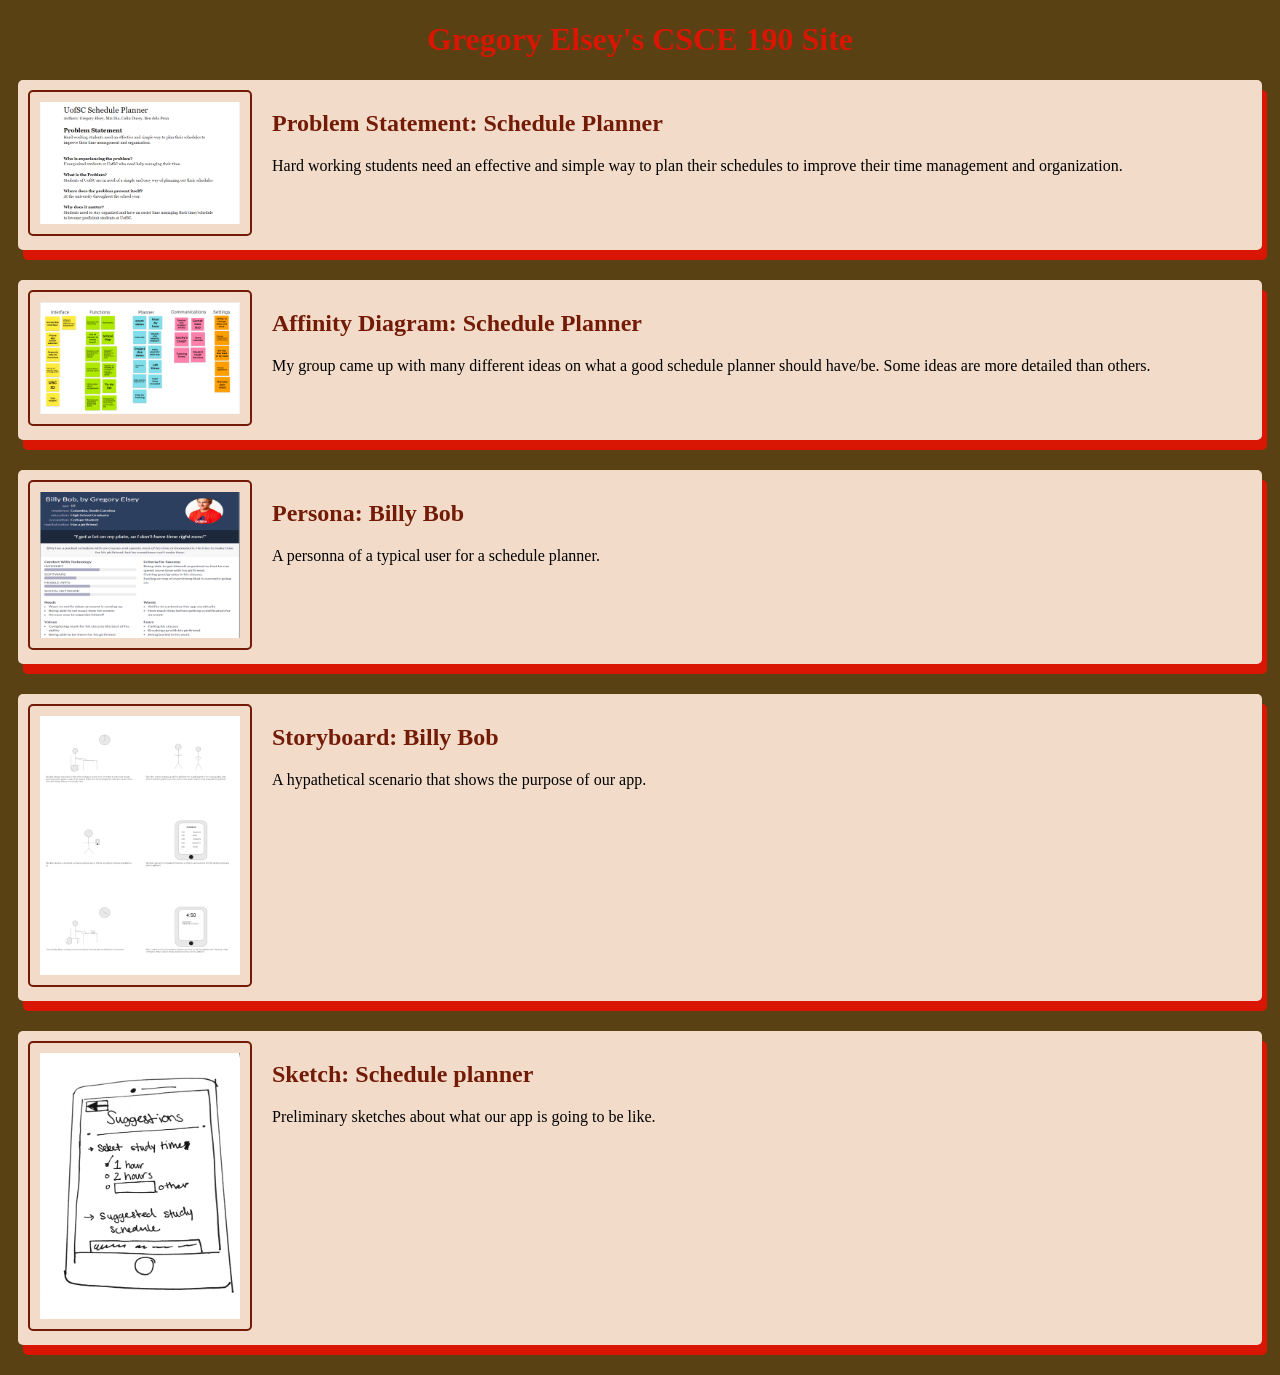
==== index.html @ ed79925b "Add files via upload" ====
<!DOCTYPE html>
<html>
    <head>
       <title>CSCE 190: Gregory Elsey</title> 
       <link rel="stylesheet" href="styles.css">
    </head>
    <body>
        <h1>Gregory Elsey's CSCE 190 Site</h1>
       
        <!-- Problem Statement Assignment-->
        <section class="assignment">
            <a href="Files/problem-statement.pdf"><img src="images/problem-statement.png"></a>
            <section class="ass-details">
                <a href="Files/problem-statement.pdf"><h2>Problem Statement: Schedule Planner</h2></a>
                <p>
                    Hard working students need an effective and simple way to plan their schedules to improve their time management and organization. 
                </p>
            </section>
        </section>
        
        <!-- Affinity Diagram Assignment-->
        <section class="assignment">
            <a href="Files/affinity-diagram.pdf"><img src="images/affinity-diagram.png"></a>
            <section class="ass-details">
                <a href="Files/affinity-diagram.pdf"><h2>Affinity Diagram: Schedule Planner</h2></a>
                <p>
                    My group came up with many different ideas on what a good schedule planner should have/be. Some ideas are more detailed than others.
                </p>
            </section>
        </section>

        <!-- Personas Assignment-->
        <section class="assignment">
            <a href="Files/personas.pdf"><img src="images/personas.PNG"></a>
            <section class="ass-details">
                <a href="Files/personas.pdf"><h2>Persona: Billy Bob</h2></a>
                <p>
                    A personna of a typical user for a schedule planner.
                </p>
            </section>
        </section>

        <!-- Storyboard Assignment-->
        <section class="assignment">
            <a href="Files/team-india-storyboard.pdf"><img src="images/GEstoryboard.png"></a>
            <section class="ass-details">
                <a href="Files/team-india-storyboard.pdf"><h2>Storyboard: Billy Bob</h2></a>
                <p>
                    A hypathetical scenario that shows the purpose of our app.
                </p>
            </section>
        </section>

        <!-- Sketches Assignment-->
        <section class="assignment">
            <a href="Files/team-india-sketches.pdf"><img src="images/sketch.png"></a>
            <section class="ass-details">
                <a href="Files/team-india-sketches.pdf"><h2>Sketch: Schedule planner</h2></a>
                <p>
                    Preliminary sketches about what our app is going to be like.
                </p>
            </section>
        </section>
    </body>
</html>
---- styles.css ----
body {
    background:#594114;
    font-family:'Times New Roman', Times, serif;
}

.assignment {
    display: flex;
    padding: 10px;
    margin: 10px;
    margin-bottom: 30px;
    background: #f2dcc9;
    border-radius: 5px;
    box-shadow: 5px 10px #D91604;
}

.assignment img {
    width:200px;
    padding:10px;
    border: 2px solid #731b07;
    margin-right: 20px;
    border-radius: 5px;
}

h1 {
    color:#D91604;
    text-align: center;
}

a {
    text-decoration:none;
    color:#731b07;
}

.assignment a:hover {
    color:#D91604;
}
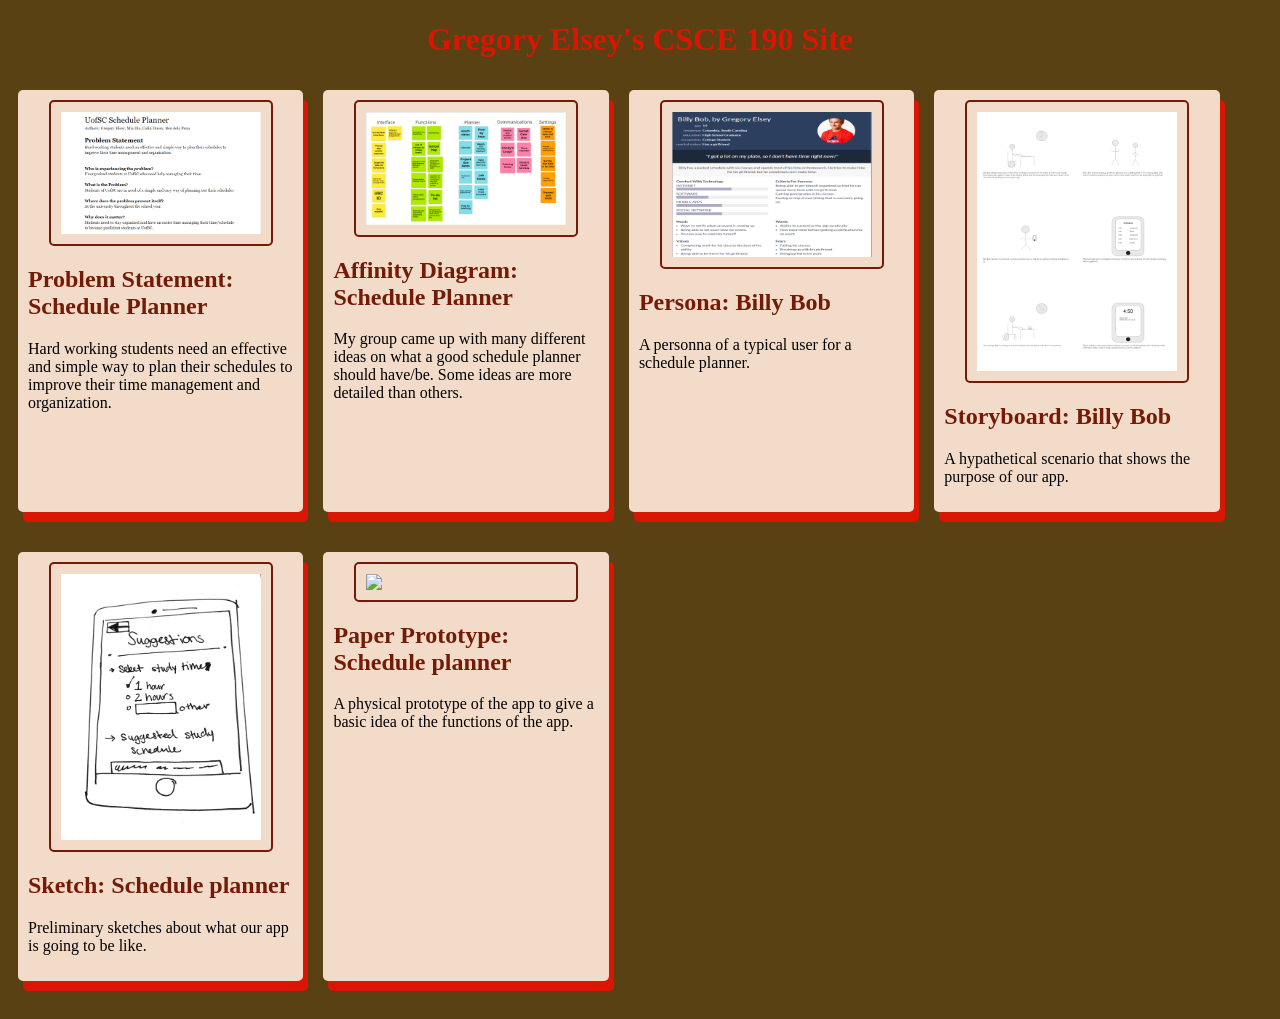
==== commit 82f2b969: "Add files via upload" ====
--- a/index.html
+++ b/index.html
@@ -7,59 +7,72 @@
     <body>
         <h1>Gregory Elsey's CSCE 190 Site</h1>
        
-        <!-- Problem Statement Assignment-->
-        <section class="assignment">
-            <a href="Files/problem-statement.pdf"><img src="images/problem-statement.png"></a>
-            <section class="ass-details">
-                <a href="Files/problem-statement.pdf"><h2>Problem Statement: Schedule Planner</h2></a>
-                <p>
-                    Hard working students need an effective and simple way to plan their schedules to improve their time management and organization. 
-                </p>
+        <div class = "assignments">
+            <!-- Problem Statement Assignment-->
+            <section class="assignment">
+                <a href="Files/problem-statement.pdf"><img src="images/problem-statement.png"></a>
+                <section class="ass-details">
+                    <a href="Files/problem-statement.pdf"><h2>Problem Statement: Schedule Planner</h2></a>
+                    <p>
+                        Hard working students need an effective and simple way to plan their schedules to improve their time management and organization. 
+                    </p>
+                </section>
             </section>
-        </section>
-        
-        <!-- Affinity Diagram Assignment-->
-        <section class="assignment">
-            <a href="Files/affinity-diagram.pdf"><img src="images/affinity-diagram.png"></a>
-            <section class="ass-details">
-                <a href="Files/affinity-diagram.pdf"><h2>Affinity Diagram: Schedule Planner</h2></a>
-                <p>
-                    My group came up with many different ideas on what a good schedule planner should have/be. Some ideas are more detailed than others.
-                </p>
+            
+            <!-- Affinity Diagram Assignment-->
+            <section class="assignment">
+                <a href="Files/affinity-diagram.pdf"><img src="images/affinity-diagram.png"></a>
+                <section class="ass-details">
+                    <a href="Files/affinity-diagram.pdf"><h2>Affinity Diagram: Schedule Planner</h2></a>
+                    <p>
+                        My group came up with many different ideas on what a good schedule planner should have/be. Some ideas are more detailed than others.
+                    </p>
+                </section>
             </section>
-        </section>
 
-        <!-- Personas Assignment-->
-        <section class="assignment">
-            <a href="Files/personas.pdf"><img src="images/personas.PNG"></a>
-            <section class="ass-details">
-                <a href="Files/personas.pdf"><h2>Persona: Billy Bob</h2></a>
-                <p>
-                    A personna of a typical user for a schedule planner.
-                </p>
+            <!-- Personas Assignment-->
+            <section class="assignment">
+                <a href="Files/personas.pdf"><img src="images/personas.PNG"></a>
+                <section class="ass-details">
+                    <a href="Files/personas.pdf"><h2>Persona: Billy Bob</h2></a>
+                    <p>
+                        A personna of a typical user for a schedule planner.
+                    </p>
+                </section>
             </section>
-        </section>
 
-        <!-- Storyboard Assignment-->
-        <section class="assignment">
-            <a href="Files/team-india-storyboard.pdf"><img src="images/GEstoryboard.png"></a>
-            <section class="ass-details">
-                <a href="Files/team-india-storyboard.pdf"><h2>Storyboard: Billy Bob</h2></a>
-                <p>
-                    A hypathetical scenario that shows the purpose of our app.
-                </p>
+            <!-- Storyboard Assignment-->
+            <section class="assignment">
+                <a href="Files/team-india-storyboard.pdf"><img src="images/GEstoryboard.png"></a>
+                <section class="ass-details">
+                    <a href="Files/team-india-storyboard.pdf"><h2>Storyboard: Billy Bob</h2></a>
+                    <p>
+                        A hypathetical scenario that shows the purpose of our app.
+                    </p>
+                </section>
             </section>
-        </section>
 
-        <!-- Sketches Assignment-->
-        <section class="assignment">
-            <a href="Files/team-india-sketches.pdf"><img src="images/sketch.png"></a>
-            <section class="ass-details">
-                <a href="Files/team-india-sketches.pdf"><h2>Sketch: Schedule planner</h2></a>
-                <p>
-                    Preliminary sketches about what our app is going to be like.
-                </p>
+            <!-- Sketches Assignment-->
+            <section class="assignment">
+                <a href="Files/team-india-sketches.pdf"><img src="images/sketch.png"></a>
+                <section class="ass-details">
+                    <a href="Files/team-india-sketches.pdf"><h2>Sketch: Schedule planner</h2></a>
+                    <p>
+                        Preliminary sketches about what our app is going to be like.
+                    </p>
+                </section>
             </section>
-        </section>
+
+            <!-- Paper Prototype Assignment-->
+            <section class="assignment">
+                <a href="https://youtu.be/2tgSFvBmegs"><img src="images/paper-prototype.png"></a>
+                <section class="ass-details">
+                    <a href="https://youtu.be/2tgSFvBmegs"><h2>Paper Prototype: Schedule planner</h2></a>
+                    <p>
+                        A physical prototype of the app to give a basic idea of the functions of the app.
+                    </p>
+                </section>
+            </section>
+        </div>
     </body>
 </html>
--- a/styles.css
+++ b/styles.css
@@ -3,8 +3,13 @@
     font-family:'Times New Roman', Times, serif;
 }
 
+.assignments {
+    display: flex;
+    flex-wrap: wrap;
+}
+
 .assignment {
-    display: flex;
+    width: 21%;
     padding: 10px;
     margin: 10px;
     margin-bottom: 30px;
@@ -19,6 +24,8 @@
     border: 2px solid #731b07;
     margin-right: 20px;
     border-radius: 5px;
+    display: block;
+    margin: auto;
 }
 
 h1 {
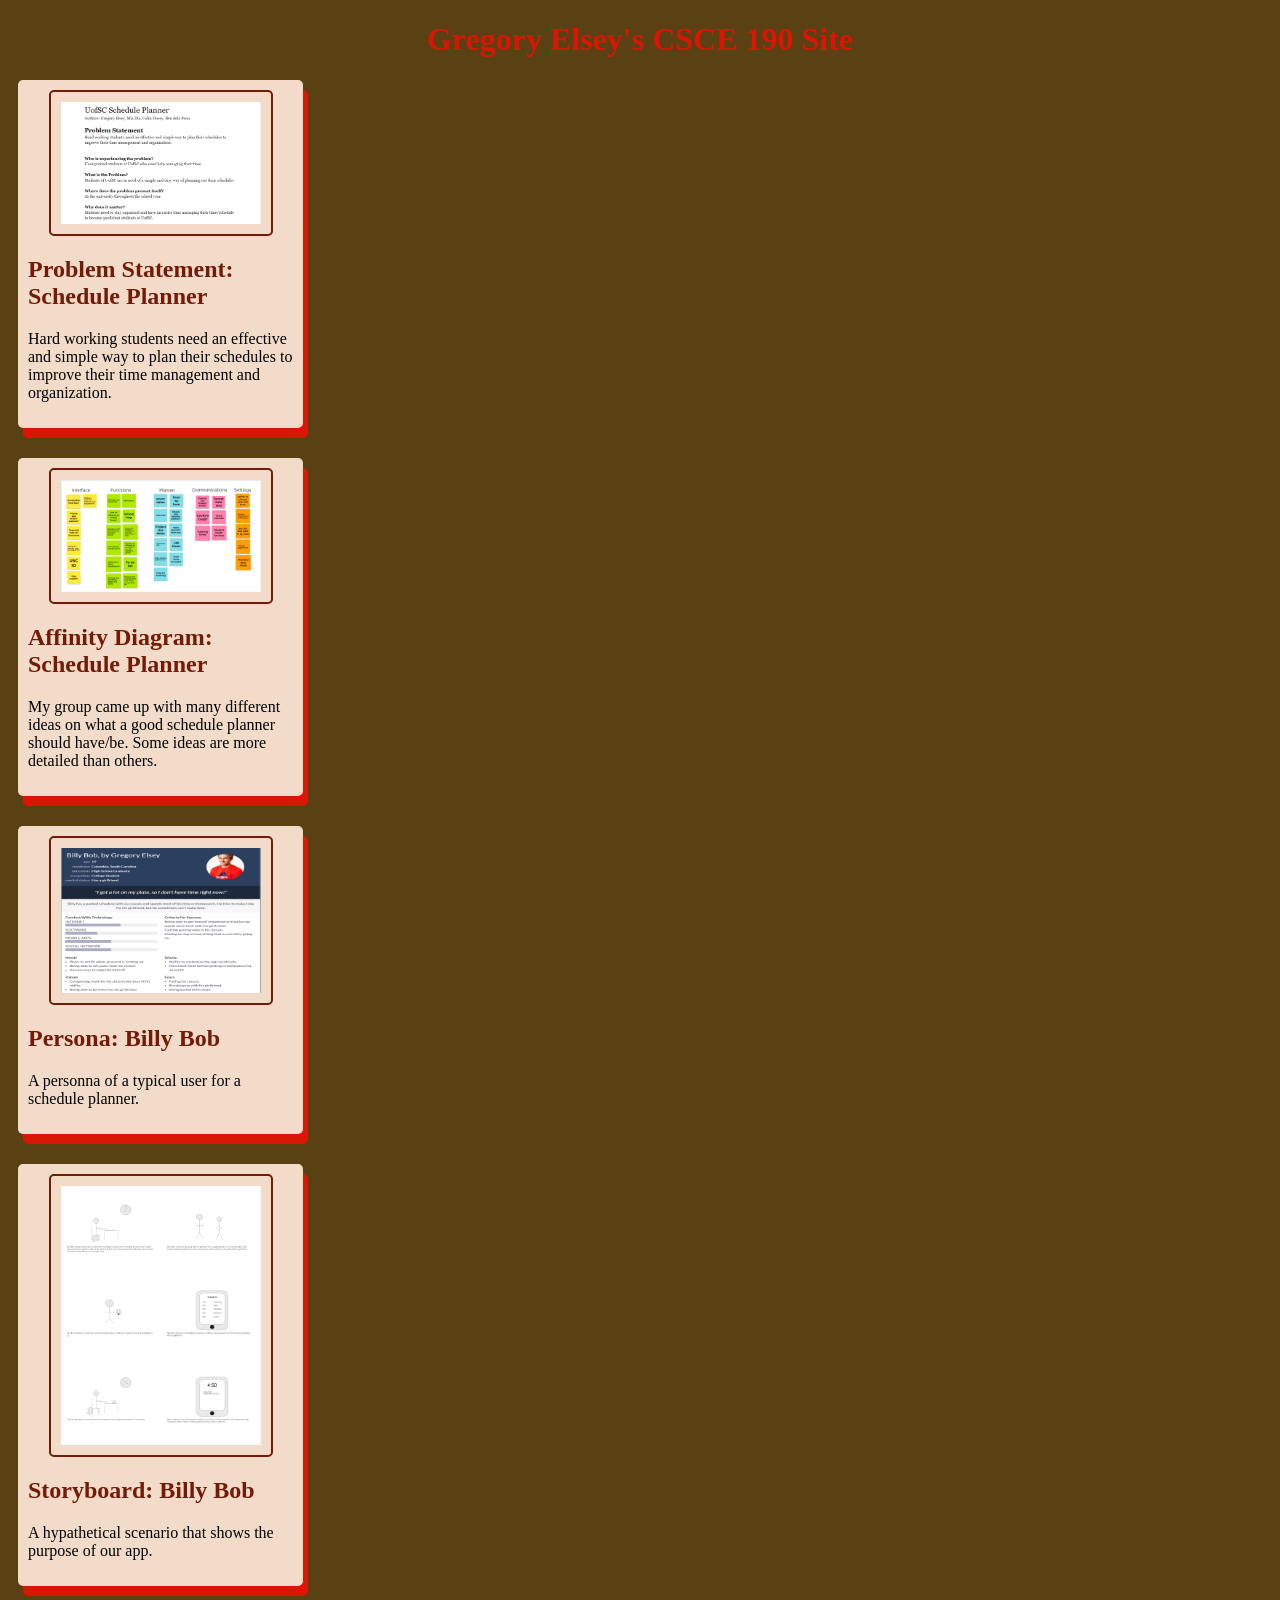
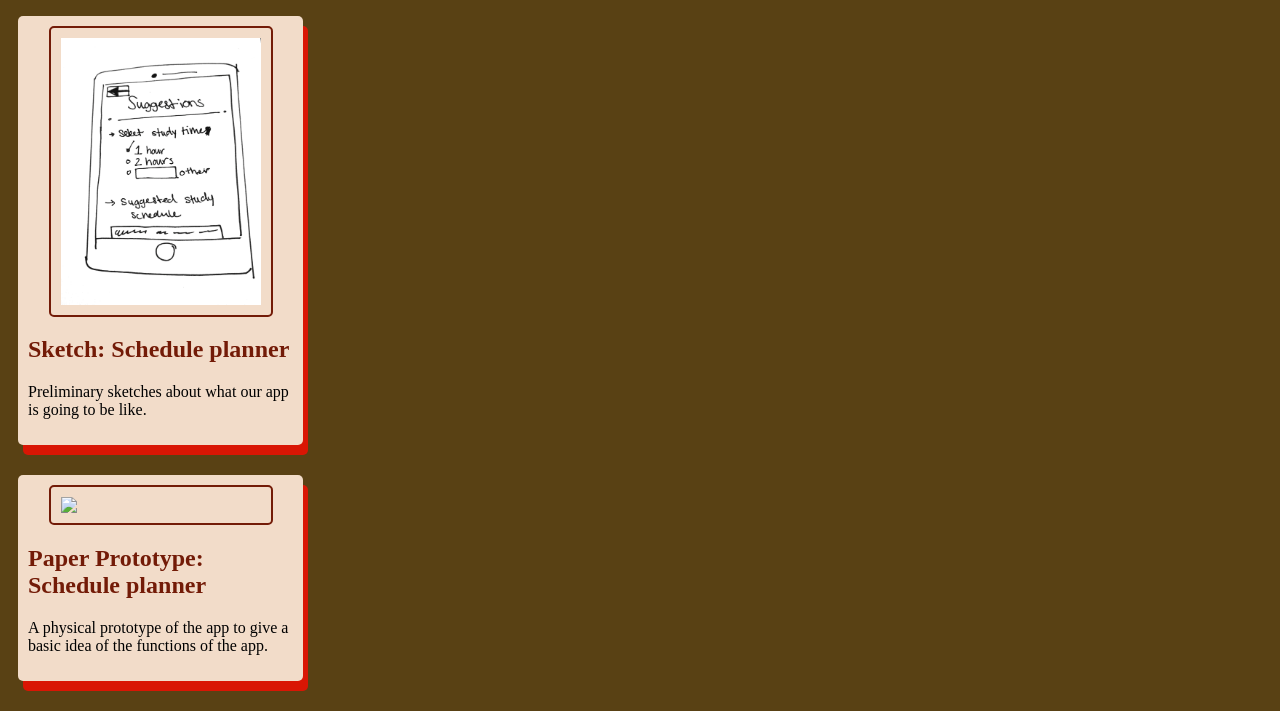
==== commit d2d6b879: "Add files via upload" ====
--- a/index.html
+++ b/index.html
@@ -7,7 +7,7 @@
     <body>
         <h1>Gregory Elsey's CSCE 190 Site</h1>
        
-        <div class = "assignments">
+        
             <!-- Problem Statement Assignment-->
             <section class="assignment">
                 <a href="Files/problem-statement.pdf"><img src="images/problem-statement.png"></a>
@@ -73,6 +73,6 @@
                     </p>
                 </section>
             </section>
-        </div>
+        
     </body>
 </html>
--- a/styles.css
+++ b/styles.css
@@ -3,10 +3,7 @@
     font-family:'Times New Roman', Times, serif;
 }
 
-.assignments {
-    display: flex;
-    flex-wrap: wrap;
-}
+
 
 .assignment {
     width: 21%;
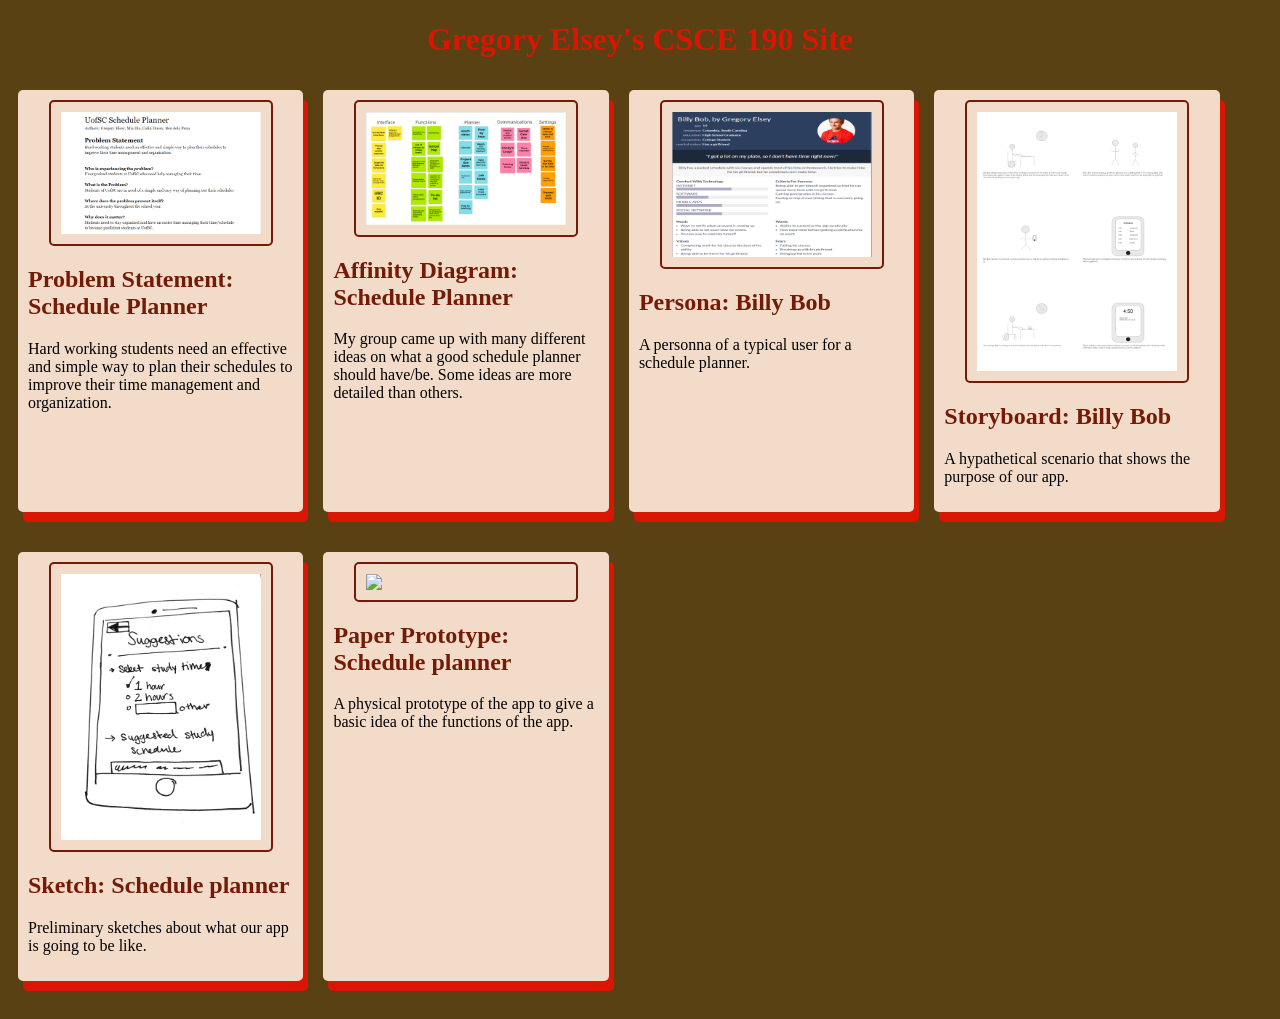
==== commit c735417e: "Add files via upload" ====
--- a/index.html
+++ b/index.html
@@ -7,7 +7,7 @@
     <body>
         <h1>Gregory Elsey's CSCE 190 Site</h1>
        
-        
+        <div class = "assignments">
             <!-- Problem Statement Assignment-->
             <section class="assignment">
                 <a href="Files/problem-statement.pdf"><img src="images/problem-statement.png"></a>
@@ -73,6 +73,6 @@
                     </p>
                 </section>
             </section>
-        
+        </div>
     </body>
 </html>
--- a/styles.css
+++ b/styles.css
@@ -3,7 +3,10 @@
     font-family:'Times New Roman', Times, serif;
 }
 
-
+.assignments {
+    display: flex;
+    flex-wrap: wrap;
+}
 
 .assignment {
     width: 21%;
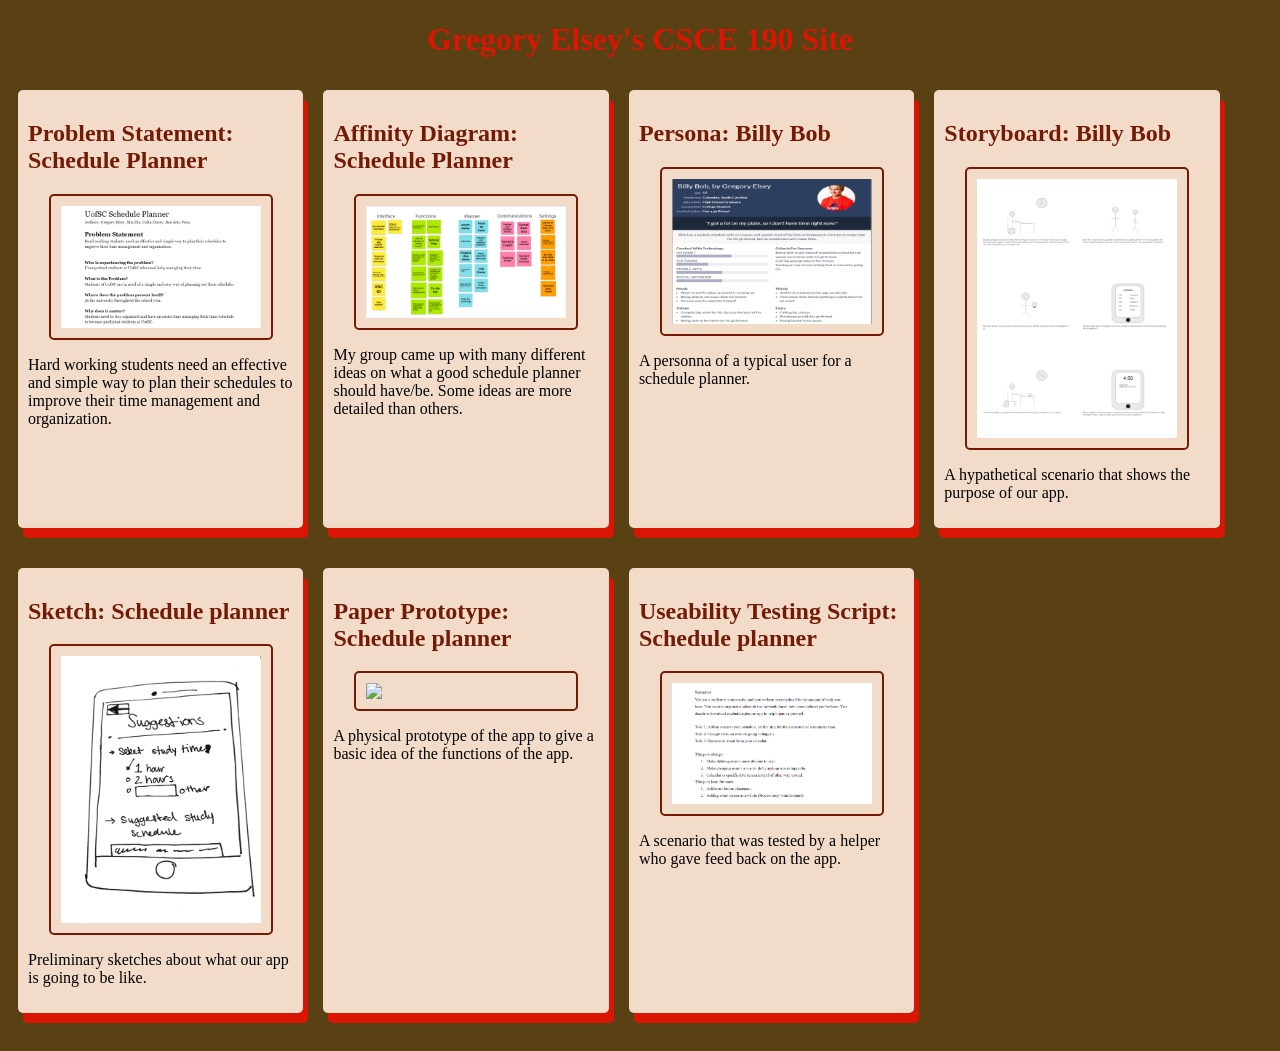
==== commit a13d5bc0: "Add files via upload" ====
--- a/index.html
+++ b/index.html
@@ -10,68 +10,65 @@
         <div class = "assignments">
             <!-- Problem Statement Assignment-->
             <section class="assignment">
-                <a href="Files/problem-statement.pdf"><img src="images/problem-statement.png"></a>
-                <section class="ass-details">
-                    <a href="Files/problem-statement.pdf"><h2>Problem Statement: Schedule Planner</h2></a>
-                    <p>
-                        Hard working students need an effective and simple way to plan their schedules to improve their time management and organization. 
-                    </p>
-                </section>
+                <a href="Files/problem-statement.pdf"><h2>Problem Statement: Schedule Planner</h2></a>
+                <a href="Files/problem-statement.pdf"><img src="images/problem-statement.png"></a>                    
+                 <p>
+                    Hard working students need an effective and simple way to plan their schedules to improve their time management and organization. 
+                 </p>
             </section>
             
             <!-- Affinity Diagram Assignment-->
             <section class="assignment">
-                <a href="Files/affinity-diagram.pdf"><img src="images/affinity-diagram.png"></a>
-                <section class="ass-details">
-                    <a href="Files/affinity-diagram.pdf"><h2>Affinity Diagram: Schedule Planner</h2></a>
-                    <p>
-                        My group came up with many different ideas on what a good schedule planner should have/be. Some ideas are more detailed than others.
-                    </p>
-                </section>
+                <a href="Files/affinity-diagram.pdf"><h2>Affinity Diagram: Schedule Planner</h2></a>
+                <a href="Files/affinity-diagram.pdf"><img src="images/affinity-diagram.png"></a>                    
+                 <p>
+                    My group came up with many different ideas on what a good schedule planner should have/be. Some ideas are more detailed than others.
+                 </p>
             </section>
 
             <!-- Personas Assignment-->
             <section class="assignment">
-                <a href="Files/personas.pdf"><img src="images/personas.PNG"></a>
-                <section class="ass-details">
-                    <a href="Files/personas.pdf"><h2>Persona: Billy Bob</h2></a>
-                    <p>
-                        A personna of a typical user for a schedule planner.
-                    </p>
-                </section>
+                <a href="Files/personas.pdf"><h2>Persona: Billy Bob</h2></a>
+                <a href="Files/personas.pdf"><img src="images/personas.PNG"></a>                    
+                 <p>
+                    A personna of a typical user for a schedule planner.
+                 </p>
             </section>
 
             <!-- Storyboard Assignment-->
             <section class="assignment">
-                <a href="Files/team-india-storyboard.pdf"><img src="images/GEstoryboard.png"></a>
-                <section class="ass-details">
-                    <a href="Files/team-india-storyboard.pdf"><h2>Storyboard: Billy Bob</h2></a>
-                    <p>
-                        A hypathetical scenario that shows the purpose of our app.
-                    </p>
-                </section>
+                <a href="Files/team-india-storyboard.pdf"><h2>Storyboard: Billy Bob</h2></a>
+                <a href="Files/team-india-storyboard.pdf"><img src="images/GEstoryboard.png"></a>                    
+                 <p>
+                    A hypathetical scenario that shows the purpose of our app.
+                 </p>
             </section>
 
             <!-- Sketches Assignment-->
             <section class="assignment">
-                <a href="Files/team-india-sketches.pdf"><img src="images/sketch.png"></a>
-                <section class="ass-details">
-                    <a href="Files/team-india-sketches.pdf"><h2>Sketch: Schedule planner</h2></a>
-                    <p>
-                        Preliminary sketches about what our app is going to be like.
-                    </p>
-                </section>
+                <a href="Files/team-india-sketches.pdf"><h2>Sketch: Schedule planner</h2></a>
+                <a href="Files/team-india-sketches.pdf"><img src="images/sketch.png"></a>                   
+                 <p>
+                    Preliminary sketches about what our app is going to be like.
+                 </p>
             </section>
 
             <!-- Paper Prototype Assignment-->
             <section class="assignment">
+                <a href="https://youtu.be/2tgSFvBmegs"><h2>Paper Prototype: Schedule planner</h2></a>
                 <a href="https://youtu.be/2tgSFvBmegs"><img src="images/paper-prototype.png"></a>
-                <section class="ass-details">
-                    <a href="https://youtu.be/2tgSFvBmegs"><h2>Paper Prototype: Schedule planner</h2></a>
-                    <p>
-                        A physical prototype of the app to give a basic idea of the functions of the app.
-                    </p>
-                </section>
+                 <p>
+                    A physical prototype of the app to give a basic idea of the functions of the app.
+                 </p>
+            </section>
+
+            <!-- Useability Testing Script Assignment-->
+            <section class="assignment">
+                <a href="Files/useability-testing-script.pdf"><h2>Useability Testing Script: Schedule planner</h2></a>
+                <a href="Files/useability-testing-script.pdf"><img src="images/useability-testing-script.PNG"></a>
+                 <p>
+                    A scenario that was tested by a helper who gave feed back on the app.
+                 </p>
             </section>
         </div>
     </body>
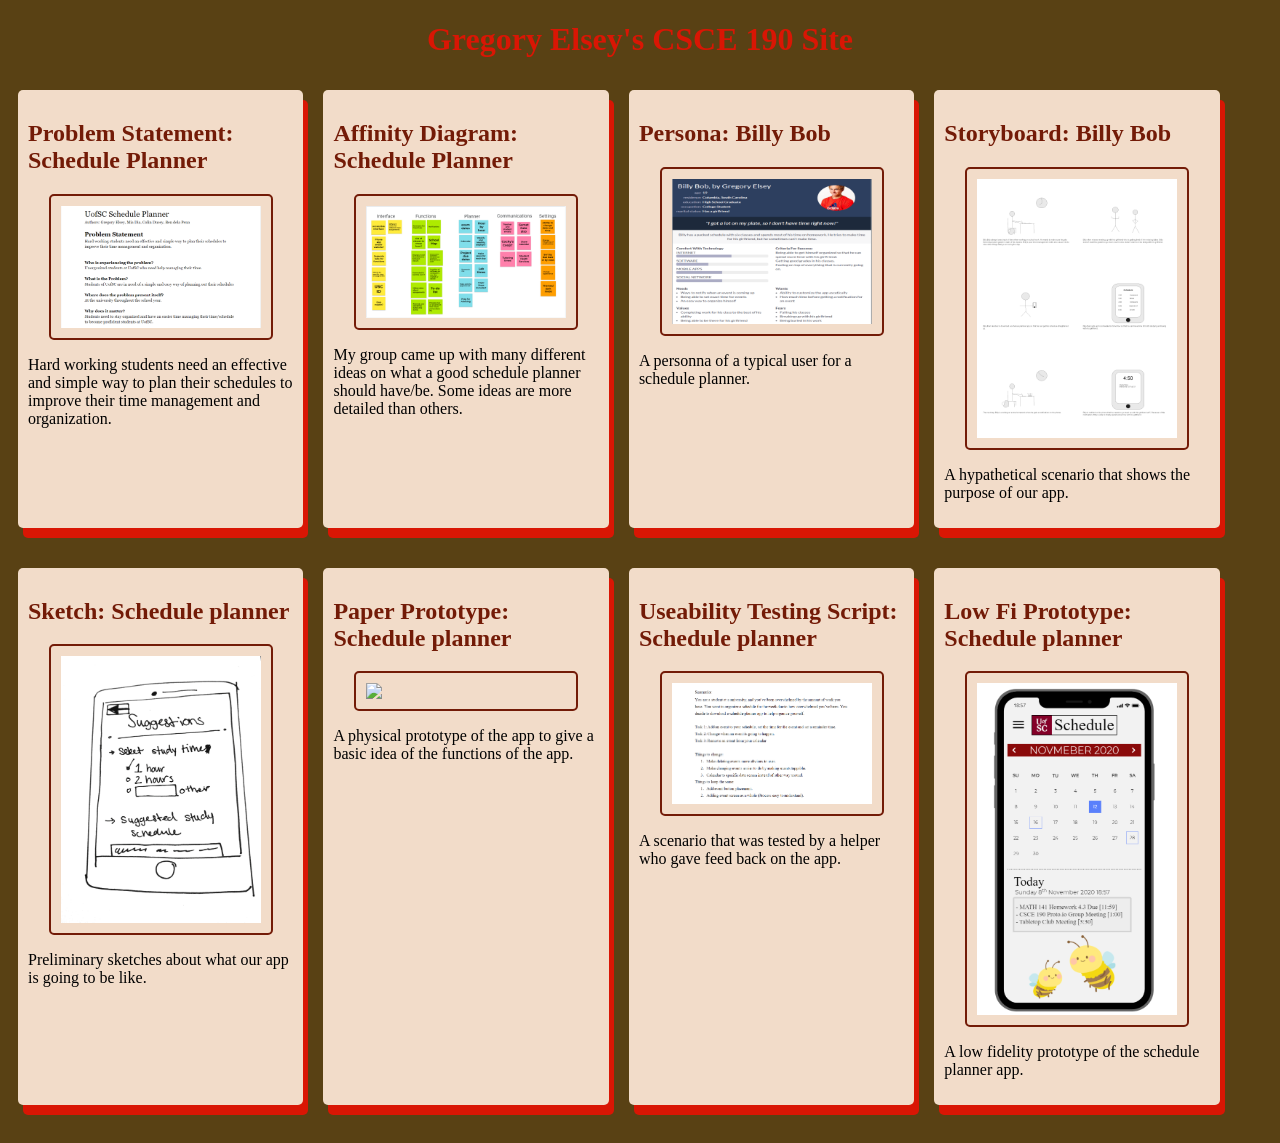
==== commit 1f231225: "Add files via upload" ====
--- a/index.html
+++ b/index.html
@@ -70,6 +70,15 @@
                     A scenario that was tested by a helper who gave feed back on the app.
                  </p>
             </section>
+
+            <!-- Low Fi Prototype Assignment-->
+            <section class="assignment">
+               <a href="Files/low fi prototype/index.html"><h2>Low Fi Prototype: Schedule planner</h2></a>
+               <a href="Files/low fi prototype/index.html"><img src="images/low-fi-prototype.PNG"></a>
+                <p>
+                   A low fidelity prototype of the schedule planner app.
+                </p>
+           </section>
         </div>
     </body>
 </html>
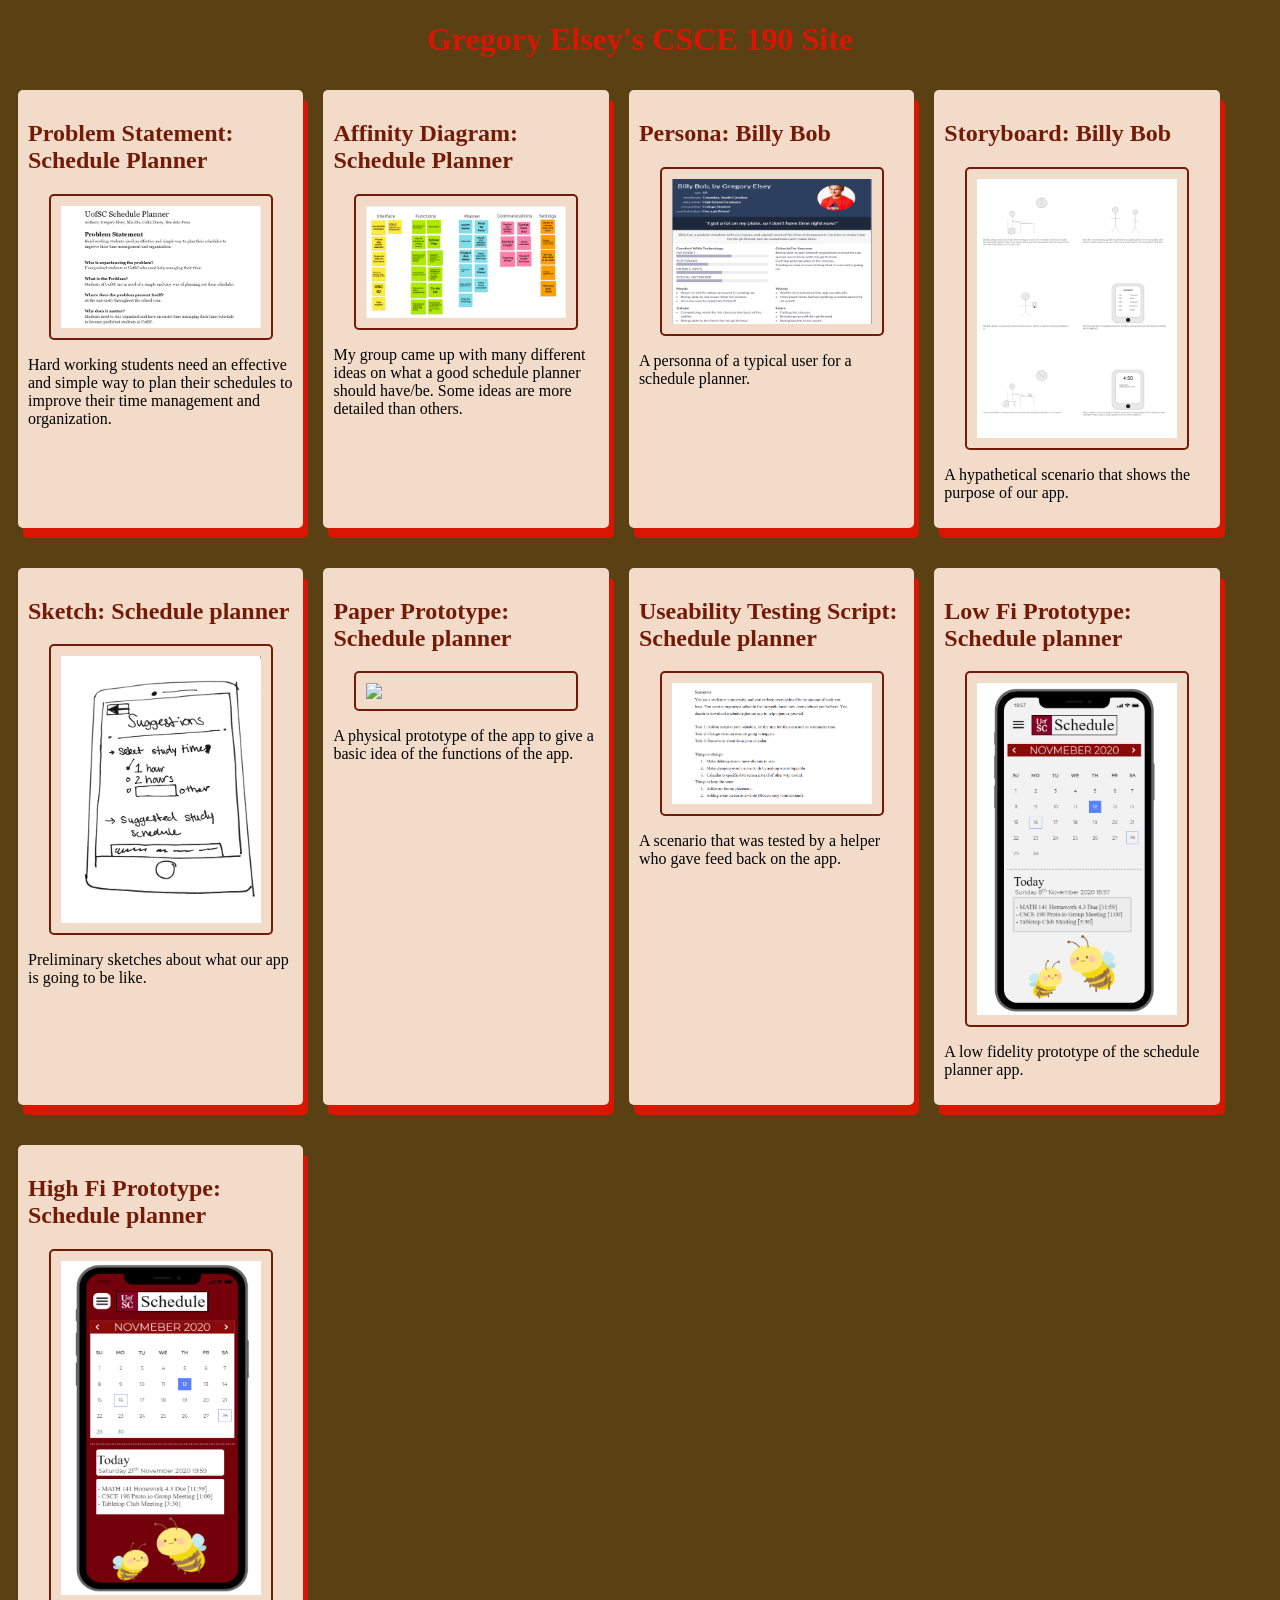
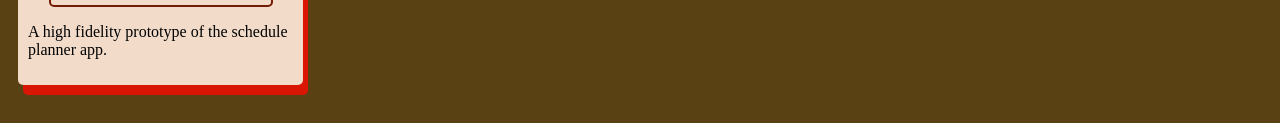
==== commit 9e58fb6b: "Add files via upload" ====
--- a/index.html
+++ b/index.html
@@ -79,6 +79,15 @@
                    A low fidelity prototype of the schedule planner app.
                 </p>
            </section>
+
+           <!-- High Fi Prototype Assignment-->
+           <section class="assignment">
+            <a href="Files/high fi prototype/index.html"><h2>High Fi Prototype: Schedule planner</h2></a>
+            <a href="Files/high fi prototype/index.html"><img src="images/high-fi-prototype.PNG"></a>
+             <p>
+                A high fidelity prototype of the schedule planner app.
+             </p>
+        </section>
         </div>
     </body>
 </html>
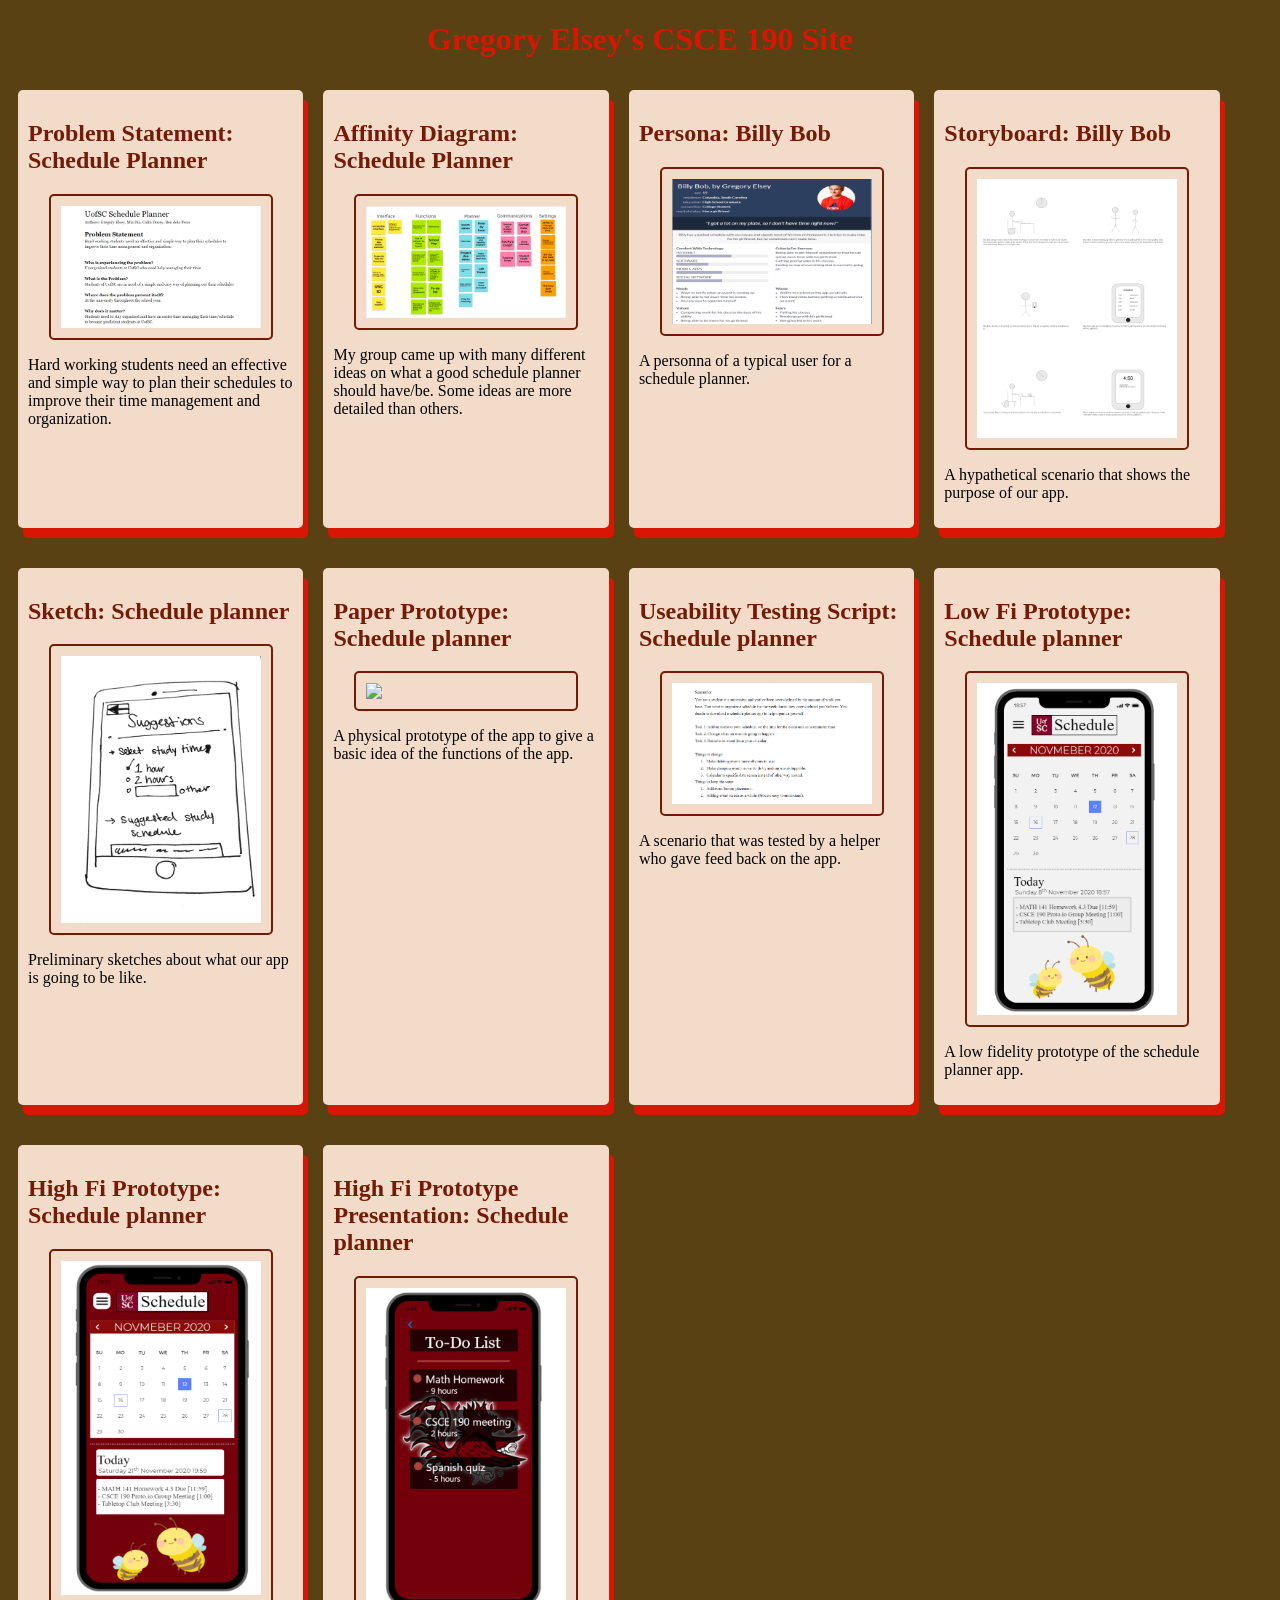
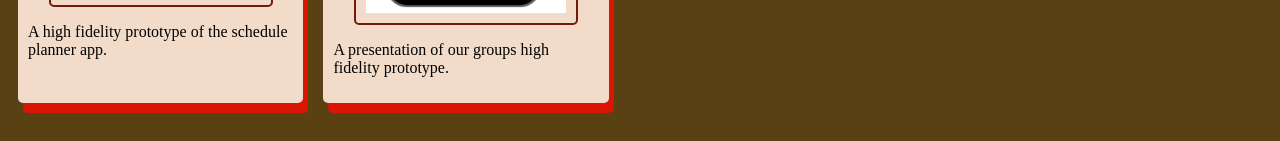
==== commit 4c055e83: "Add files via upload" ====
--- a/index.html
+++ b/index.html
@@ -88,6 +88,15 @@
                 A high fidelity prototype of the schedule planner app.
              </p>
         </section>
+
+            <!-- High Fi Prototype Presentation Assignment-->
+            <section class="assignment">
+               <a href="https://www.youtube.com/watch?v=Y_AEmV0K36Y"><h2>High Fi Prototype Presentation: Schedule planner</h2></a>
+               <a href="https://www.youtube.com/watch?v=Y_AEmV0K36Y"><img src="images/final-presentation.PNG"></a>
+               <p>
+                   A presentation of our groups high fidelity prototype.
+               </p>
+         </section>
         </div>
     </body>
 </html>
